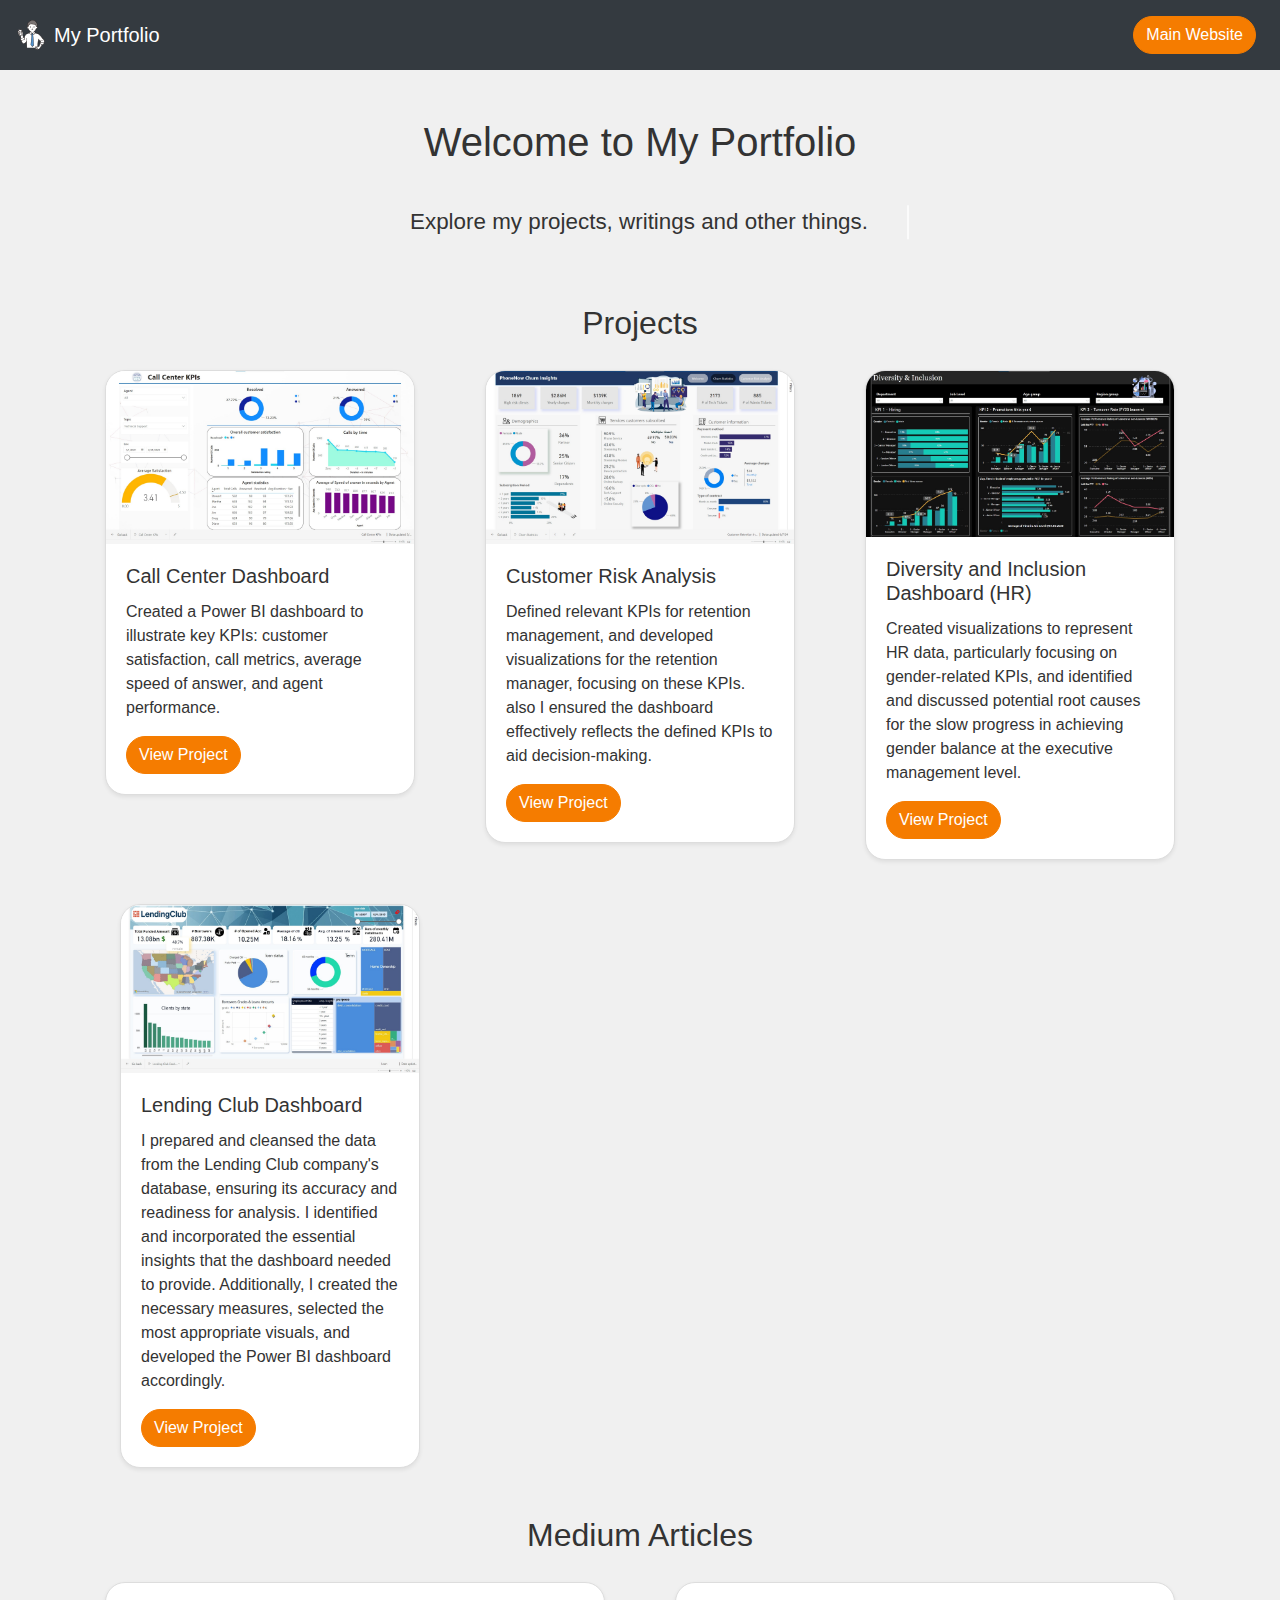
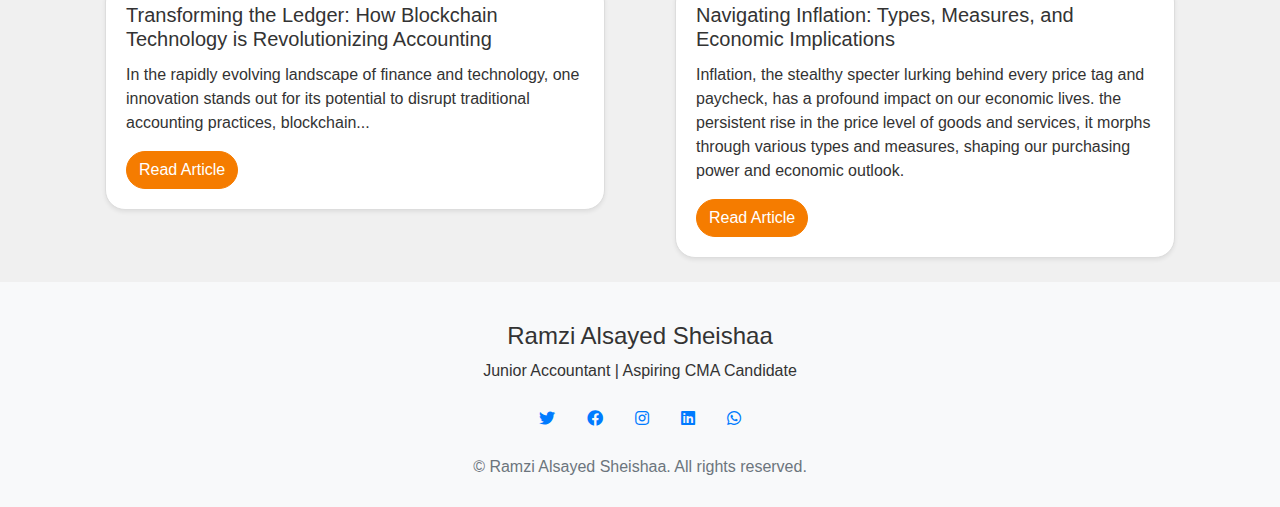
==== my-portfolio/index.html @ 36d2dbc4 "Update index.html" ====
<!DOCTYPE html>
<html lang="en">
<head>
    <meta charset="UTF-8">
    <meta name="viewport" content="width=device-width, initial-scale=1.0">
    <title>My Portfolio</title>
    <link rel="stylesheet" href="https://stackpath.bootstrapcdn.com/bootstrap/4.5.2/css/bootstrap.min.css">
    <link rel="stylesheet" href="https://cdnjs.cloudflare.com/ajax/libs/font-awesome/5.15.4/css/all.min.css">
    <link rel="stylesheet" href="https://cdnjs.cloudflare.com/ajax/libs/animate.css/4.1.1/animate.min.css">
    <link rel="stylesheet" href="css/styles.css">
    <link rel="icon" type="image/svg+xml" href="person.svg">
</head>
<body>
    <nav class="navbar navbar-expand-lg navbar-dark bg-dark">
        <a class="navbar-brand" href="#">
            <img src="wel.svg" alt="Portfolio Icon" height="30" class="mr-2"> <!-- Adjust height as needed -->
            My Portfolio
        </a>
        <button class="navbar-toggler" type="button" data-toggle="collapse" data-target="#navbarNav" aria-controls="navbarNav" aria-expanded="false" aria-label="Toggle navigation">
            <span class="navbar-toggler-icon"></span>
        </button>
        <div class="collapse navbar-collapse justify-content-end" id="navbarNav">
            <ul class="navbar-nav">
                <li class="nav-item">
                    <a class="nav-link" href="https://ramzisheishaa.github.io">
                        <button class="btn btn-primary rounded-pill">Main Website</button>
                    </a>
                </li>
            </ul>
        </div>
    </nav>

    <div class="container mt-5">
        <header class="text-center animate__animated animate__fadeInDown">
            <h1>Welcome to My Portfolio</h1>
            <br></br> 
            <p class="line-1 anim-typewriter">Explore my projects, writings and other things.</p>
            
        </header>

        <section id="projects" class="mt-5 animate__animated animate__fadeInUp">
            <h2 class="text-center">Projects</h2>
            <div class="row">
                <!-- Project 1 -->
                <div class="col-md-4">
                    <div class="card mb-4 shadow-sm">
                        <img src="CallCenter.jpg" class="card-img-top" alt="Call Center Dashboard">
                        <div class="card-body">
                            <h5 class="card-title">Call Center Dashboard</h5>
                            <p class="card-text">Created a Power BI dashboard to illustrate key KPIs: customer satisfaction, call metrics, average speed of answer, and agent performance.</p>
                            <button class="btn btn-primary rounded-pill" data-toggle="modal" data-target="#project1Modal">View Project</button>
                        </div>
                    </div>
                </div>
                <!-- Project 2 -->
                <div class="col-md-4">
                    <div class="card mb-4 shadow-sm">
                        <img src="Churn.jpg" class="card-img-top" alt="Customer Risk Analysis">
                        <div class="card-body">
                            <h5 class="card-title">Customer Risk Analysis</h5>
                            <p class="card-text">Defined relevant KPIs for retention management, and developed visualizations for the retention manager, focusing on these KPIs. also I ensured the dashboard effectively reflects the defined KPIs to aid decision-making.</p>
                            <button class="btn btn-primary rounded-pill" data-toggle="modal" data-target="#project2Modal">View Project</button>
                        </div>
                    </div>
                </div>
                <!-- Project 3 -->
                <div class="col-md-4">
                    <div class="card mb-4 shadow-sm">
                        <img src="Diversity0.jpg" class="card-img-top" alt="Project 3">
                        <div class="card-body">
                            <h5 class="card-title">Diversity and Inclusion Dashboard (HR)</h5>
                            <p class="card-text">Created visualizations to represent HR data, particularly focusing on gender-related KPIs, and
                                identified and discussed potential root causes for the slow progress in achieving gender balance at the executive management level.</p>
                            <button class="btn btn-primary rounded-pill" data-toggle="modal" data-target="#project3Modal">View Project</button>
                        </div>
                    </div>
                </div>
            </div>

    <!-- Project 4 -->
                <div class="col-md-4">
                    <div class="card mb-4 shadow-sm">
                        <img src="screenshot.jpg" class="card-img-top" alt="Project 4">
                        <div class="card-body">
                            <h5 class="card-title">Lending Club Dashboard</h5>
                            <p class="card-text">I prepared and cleansed the data from the Lending Club company's database, ensuring its accuracy and readiness for analysis. I identified and incorporated the essential insights that the dashboard needed to provide.
                                Additionally, I created the necessary measures, selected the most appropriate visuals, and developed the Power BI dashboard accordingly.</p>
                            <button class="btn btn-primary rounded-pill" data-toggle="modal" data-target="#project4Modal">View Project</button>
                        </div>
                    </div>
                </div>
            </div>

            
        </section>
    </div>

    <!-- Project 1 Modal -->
    <div class="modal fade" id="project1Modal" tabindex="-1" aria-labelledby="project1ModalLabel" aria-hidden="true">
        <div class="modal-dialog modal-lg">
            <div class="modal-content">
                <div class="modal-header">
                    <h5 class="modal-title" id="project1ModalLabel">Call Center Dashboard</h5>
                    <button type="button" class="close" data-dismiss="modal" aria-label="Close">
                        <span aria-hidden="true">&times;</span>
                    </button>
                </div>
                <div class="modal-body">
                    <video controls class="w-100">
                        <source src="CallCenter.mp4" type="video/mp4">
                        Your browser does not support the video tag.
                    </video>
                    
                <!--<div class="mt-3">
                        <h5>Images</h5>
                        <img src="assets/projects/project1_image1.jpg" class="img-fluid mb-2" alt="Project 1 Image 1">
                        <img src="assets/projects/project1_image2.jpg" class="img-fluid" alt="Project 1 Image 2">
                    </div>
                    <div class="mt-3">
                        <h5>Files</h5>
                        <a href="assets/projects/project1_file.pdf" class="btn btn-secondary rounded-pill" download>Download File</a>
                    </div> -->
                </div>
                <div class="modal-footer">
                    <button type="button" class="btn btn-secondary rounded-pill" data-dismiss="modal">Close</button>
                </div>
            </div>
        </div>
    </div>

    <!-- Project 2 Modal -->
    <div class="modal fade" id="project2Modal" tabindex="-1" aria-labelledby="project2ModalLabel" aria-hidden="true">
        <div class="modal-dialog modal-lg">
            <div class="modal-content">
                <div class="modal-header">
                    <h5 class="modal-title" id="project2ModalLabel">Customer Risk Analysis</h5>
                    <button type="button" class="close" data-dismiss="modal" aria-label="Close">
                        <span aria-hidden="true">&times;</span>
                    </button>
                </div>
                <div class="modal-body">
                    <video controls class="w-100">
                        <source src="Retention.mp4" type="video/mp4">
                        Your browser does not support the video tag.
                    </video>
                </div>
                <div class="modal-footer">
                    <button type="button" class="btn btn-secondary rounded-pill" data-dismiss="modal">Close</button>
                </div>
            </div>
        </div>
    </div>

    <!-- Project 3 Modal -->
    <div class="modal fade" id="project3Modal" tabindex="-1" aria-labelledby="project3ModalLabel" aria-hidden="true">
        <div class="modal-dialog modal-lg">
            <div class="modal-content">
                <div class="modal-header">
                    <h5 class="modal-title" id="project3ModalLabel">Diversity and Inclusion Dashboard</h5>
                    <button type="button" class="close" data-dismiss="modal" aria-label="Close">
                        <span aria-hidden="true">&times;</span>
                    </button>
                </div>
                <div class="modal-body">
                    <video controls class="w-100">
                        <source src="Diversity.mp4" type="video/mp4">
                        Your browser does not support the video tag.
                    </video>
                </div>
                <div class="modal-footer">
                    <button type="button" class="btn btn-secondary rounded-pill" data-dismiss="modal">Close</button>
                </div>
            </div>
        </div>
    </div>


    <!-- Project 4 Modal -->
    <div class="modal fade" id="project3Modal" tabindex="-1" aria-labelledby="project4ModalLabel" aria-hidden="true">
        <div class="modal-dialog modal-lg">
            <div class="modal-content">
                <div class="modal-header">
                    <h5 class="modal-title" id="project3ModalLabel">Lending Club Dashboard</h5>
                    <button type="button" class="close" data-dismiss="modal" aria-label="Close">
                        <span aria-hidden="true">&times;</span>
                    </button>
                </div>
                <div class="modal-body">
                    <video controls class="w-100">
                        <source src="loan.mp4" type="video/mp4">
                        Your browser does not support the video tag.
                    </video>
                </div>
                <div class="modal-footer">
                    <button type="button" class="btn btn-secondary rounded-pill" data-dismiss="modal">Close</button>
                </div>
            </div>
        </div>
    </div>





    <section id="medium-articles" class="mt-5 animate__animated animate__fadeInUp">
        <div class="container">
            <h2 class="text-center">Medium Articles</h2>
            <div class="row">
                <!-- Article 1 -->
                <div class="col-md-6">
                    <div class="card mb-4 shadow-sm">
                        <div class="card-body">
                            <h5 class="card-title">Transforming the Ledger: How Blockchain Technology is Revolutionizing Accounting</h5>
                            <p class="card-text">In the rapidly evolving landscape of finance and technology, one innovation stands out for its potential to disrupt traditional accounting practices, blockchain...</p>
                            <a href="https://medium.com/@ramzi.sheishaa/transforming-the-ledger-how-blockchain-technology-is-revolutionizing-accounting-d007dcdee723" class="btn btn-primary rounded-pill">Read Article</a>
                        </div>
                    </div>
                </div>
                <!-- Article 2 -->
                <div class="col-md-6">
                    <div class="card mb-4 shadow-sm">
                        <div class="card-body">
                            <h5 class="card-title">Navigating Inflation: Types, Measures, and Economic Implications</h5>
                            <p class="card-text">Inflation, the stealthy specter lurking behind every price tag and paycheck, has a profound impact on our economic lives. the persistent rise in the price level of goods and services, it morphs through various types and measures, shaping our purchasing power and economic outlook.</p>
                            <a href="https://medium.com/@ramzi.sheishaa/navigating-inflation-types-measures-and-economic-implications-482e37ef2914" class="btn btn-primary rounded-pill">Read Article</a>
                        </div>
                    </div>
                </div>
                <!-- Add more articles as needed -->
            </div>
        </div>
    </section>
    
    

    <footer class="pt-4 pb-4 text-center bg-light">
        <div class="container">
          <div class="my-3">
            <div class="h4">Ramzi Alsayed Sheishaa</div>
            <p>Junior Accountant | Aspiring CMA Candidate</p>
            <div class="social-nav">
              <nav role="navigation">
                <ul class="nav justify-content-center">
                  <li class="nav-item"><a class="nav-link" href="https://twitter.com/ramzi_ix" title="Twitter" target="_blank"><i class="fab fa-twitter"></i><span class="menu-title sr-only">Twitter</span></a></li>
                  <li class="nav-item"><a class="nav-link" href="https://www.facebook.com/ramziofficial0" title="Facebook" target="_blank"><i class="fab fa-facebook"></i><span class="menu-title sr-only">Facebook</span></a></li>
                  <li class="nav-item"><a class="nav-link" href="https://instagram.com/ramzi_ix" title="Instagram" target="_blank"><i class="fab fa-instagram"></i><span class="menu-title sr-only">Instagram</span></a></li>
                  <li class="nav-item"><a class="nav-link" href="https://www.linkedin.com/in/ramzialsayed" title="LinkedIn" target="_blank"><i class="fab fa-linkedin"></i><span class="menu-title sr-only">LinkedIn</span></a></li>
                  <li class="nav-item"><a class="nav-link" href="https://wa.me/+201091461512" title="Whatsapp" target="_blank"><i class="fab fa-whatsapp"></i><span class="menu-title sr-only">Behance</span></a></li>
                </ul>
              </nav>
            </div>
          </div>
          <div class="text-small text-secondary">
            <div class="mb-1">&copy; Ramzi Alsayed Sheishaa. All rights reserved.</div>
        </div>
      </footer></div>

    <script src="https://code.jquery.com/jquery-3.5.1.slim.min.js"></script>
    <script src="https://cdn.jsdelivr.net/npm/@popperjs/core@2.5.4/dist/umd/popper.min.js"></script>
    <script src="https://stackpath.bootstrapcdn.com/bootstrap/4.5.2/js/bootstrap.min.js"></script>
</body>
</html>
---- my-portfolio/css/styles.css ----
/* styles.css */

body {
    background-color: #f0f0f0; /* Lighter background color */
    color: #333; /* Dark text color */
    font-family: 'Roboto', sans-serif; /* Modern font family */
    margin: 0;
    padding: 0;
}

.navbar-brand {
    display: flex;
    align-items: center; /* Center vertically */
}

.navbar-brand img {
    margin-right: 10px; /* Adjust margin between icon and text */
}

.navbar-toggler {
    border: none; /* Remove border from toggler button */
}

.navbar-nav .nav-item {
    margin-left: 10px; /* Adjust margin between nav items */
}

.btn-primary {
    background-color: #f57c00; /* Orange button color */
    border-color: #f57c00;
    border-radius: 50px;
    transition: background-color 0.3s ease-in-out;
    color: #fff; /* Button text color */
}

.btn-primary:hover {
    background-color: #e65100; /* Darker shade of orange on hover */
    border-color: #e65100;
}

.btn-secondary {
    background-color: #4caf50; /* Green secondary button color */
    border-color: #4caf50;
    border-radius: 50px;
    transition: background-color 0.3s ease-in-out;
    color: #fff; /* Button text color */
}

.btn-secondary:hover {
    background-color: #388e3c; /* Darker shade of green on hover */
    border-color: #388e3c;
}

.card {
    background-color: #fff; /* White background for cards */
    border: 1px solid #ddd; /* Light gray border */
    border-radius: 20px; /* Rounded corners for cards */
    transition: transform 0.3s ease-in-out;
    overflow: hidden; /* Ensure content doesn't overflow rounded corners */
    margin: 20px; /* Margin around cards */
    box-shadow: 0 4px 8px rgba(0, 0, 0, 0.1); /* Optional: Add box shadow for depth */
}

.card:hover {
    transform: scale(1.05);
}

.card-title {
    color: #333; /* Dark title color */
}

.modal-content {
    background-color: #fff; /* White modal background */
}

.modal-header {
    background-color: #00bcd4; /* Blue modal header background */
    color: #fff; /* Modal header text color */
}

.modal-body img {
    border: 2px solid #00bcd4; /* Blue border for images */
    margin-right: 10px;
    margin-bottom: 10px;
    border-radius: 5px;
}



/* Google Fonts */
        @import url(https://fonts.googleapis.com/css?family=Anonymous+Pro);

        .line-1 {
            position: relative;
            top: 50%;
            width: 24em;
            margin: 0 auto;
            border-right: 2px solid rgba(255,255,255,.75);
            font-size: 140%;
            text-align: center;
            white-space: nowrap;
            overflow: hidden;
            transform: translateY(-50%);
        }

        /* Animation */
        .anim-typewriter {
            animation: typewriter 4s steps(44) 1s 1 normal both,
                       blinkTextCursor 500ms steps(44) infinite normal;
        }

        @keyframes typewriter {
            from { width: 0; }
            to { width: 24em; }
        }

        @keyframes blinkTextCursor {
            from { border-right-color: rgba(255,255,255,.75); }
            to { border-right-color: transparent; }
        }

        /* Responsive adjustments */
        @media (max-width: 576px) {
            .line-1 {
                width: 100%;
                font-size: 100%;
                white-space: normal;
                border-right: none; /* Remove cursor effect on mobile */
            }

            .anim-typewriter {
                animation: none; /* Remove animation on mobile */
            }
        }
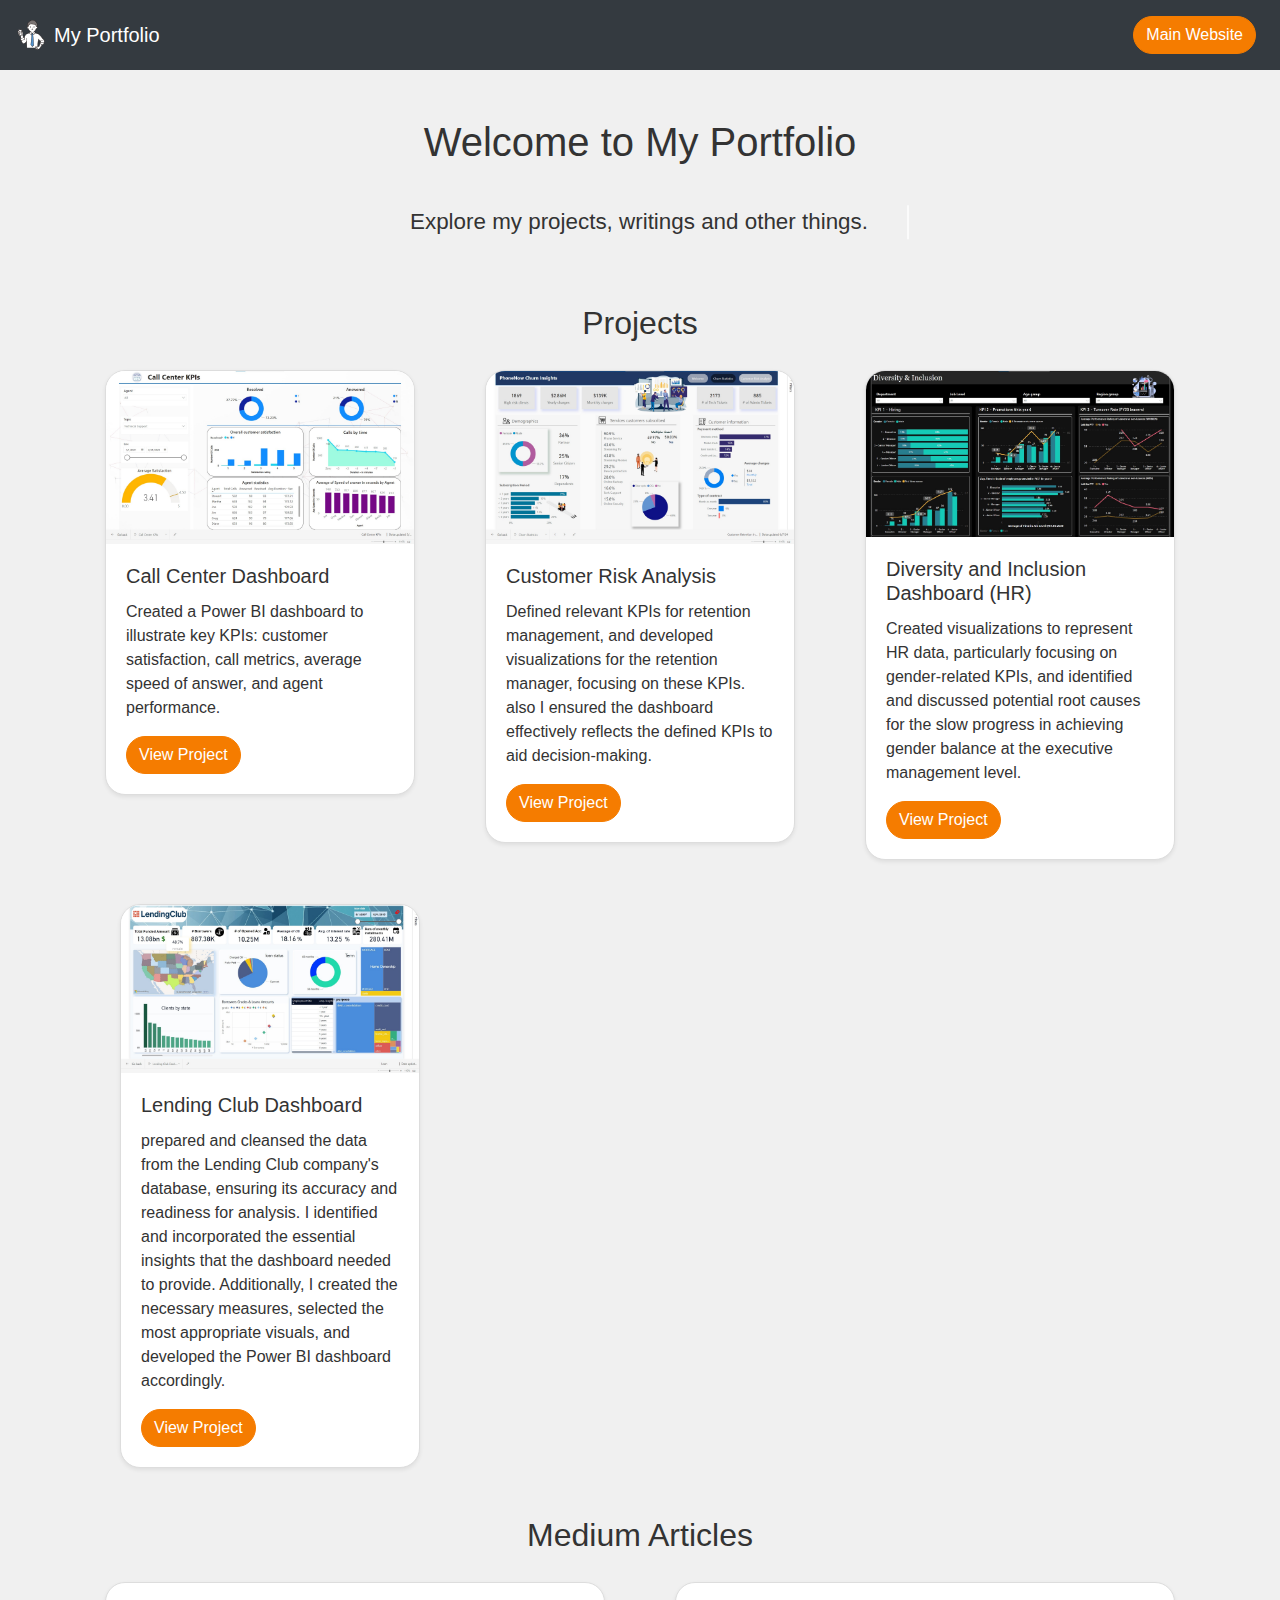
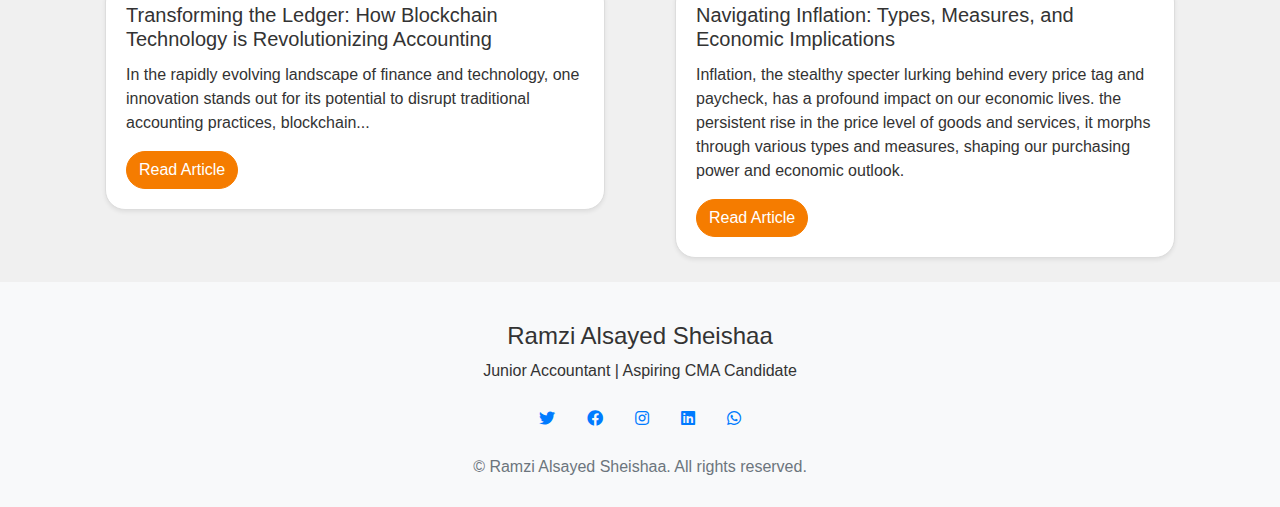
==== commit 8298059d: "Update index.html" ====
--- a/my-portfolio/index.html
+++ b/my-portfolio/index.html
@@ -83,7 +83,7 @@
                         <img src="screenshot.jpg" class="card-img-top" alt="Project 4">
                         <div class="card-body">
                             <h5 class="card-title">Lending Club Dashboard</h5>
-                            <p class="card-text">I prepared and cleansed the data from the Lending Club company's database, ensuring its accuracy and readiness for analysis. I identified and incorporated the essential insights that the dashboard needed to provide.
+                            <p class="card-text">prepared and cleansed the data from the Lending Club company's database, ensuring its accuracy and readiness for analysis. I identified and incorporated the essential insights that the dashboard needed to provide.
                                 Additionally, I created the necessary measures, selected the most appropriate visuals, and developed the Power BI dashboard accordingly.</p>
                             <button class="btn btn-primary rounded-pill" data-toggle="modal" data-target="#project4Modal">View Project</button>
                         </div>
@@ -176,7 +176,7 @@
 
 
     <!-- Project 4 Modal -->
-    <div class="modal fade" id="project3Modal" tabindex="-1" aria-labelledby="project4ModalLabel" aria-hidden="true">
+    <div class="modal fade" id="project4Modal" tabindex="-1" aria-labelledby="project4ModalLabel" aria-hidden="true">
         <div class="modal-dialog modal-lg">
             <div class="modal-content">
                 <div class="modal-header">
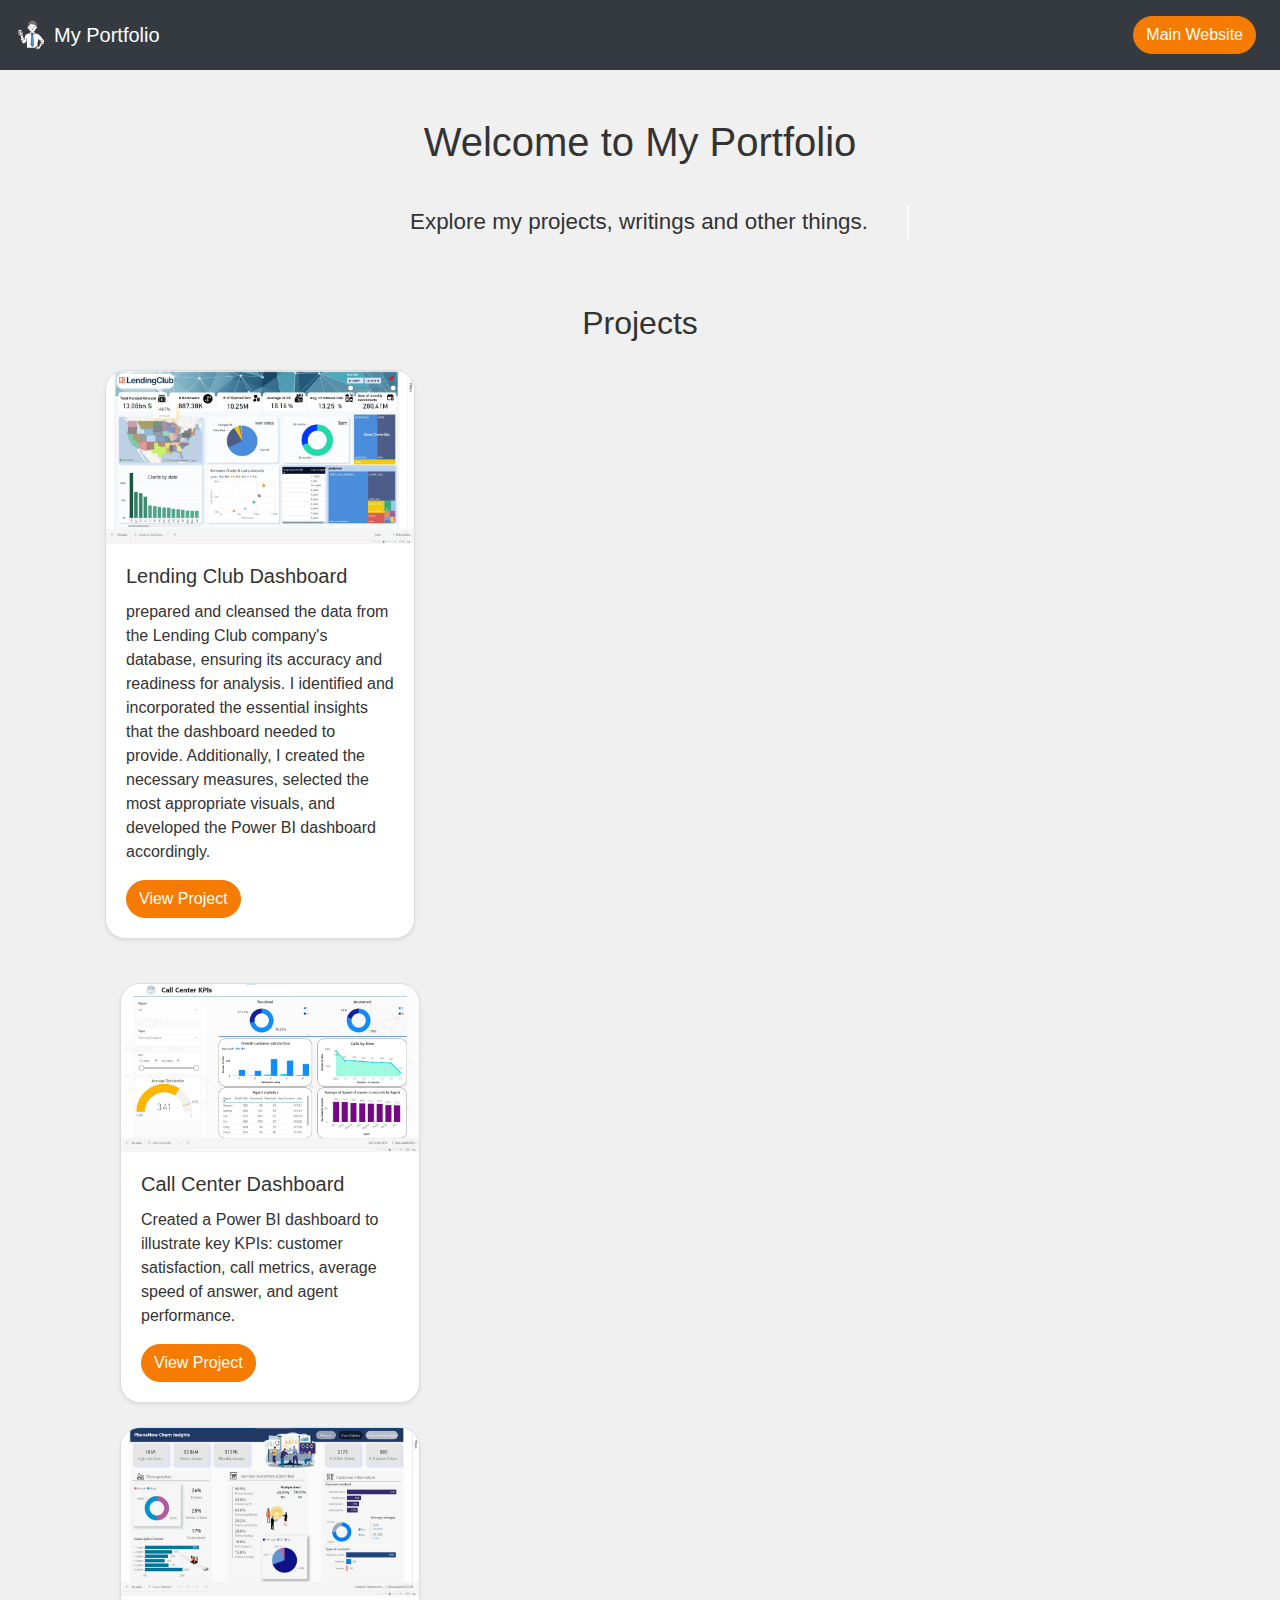
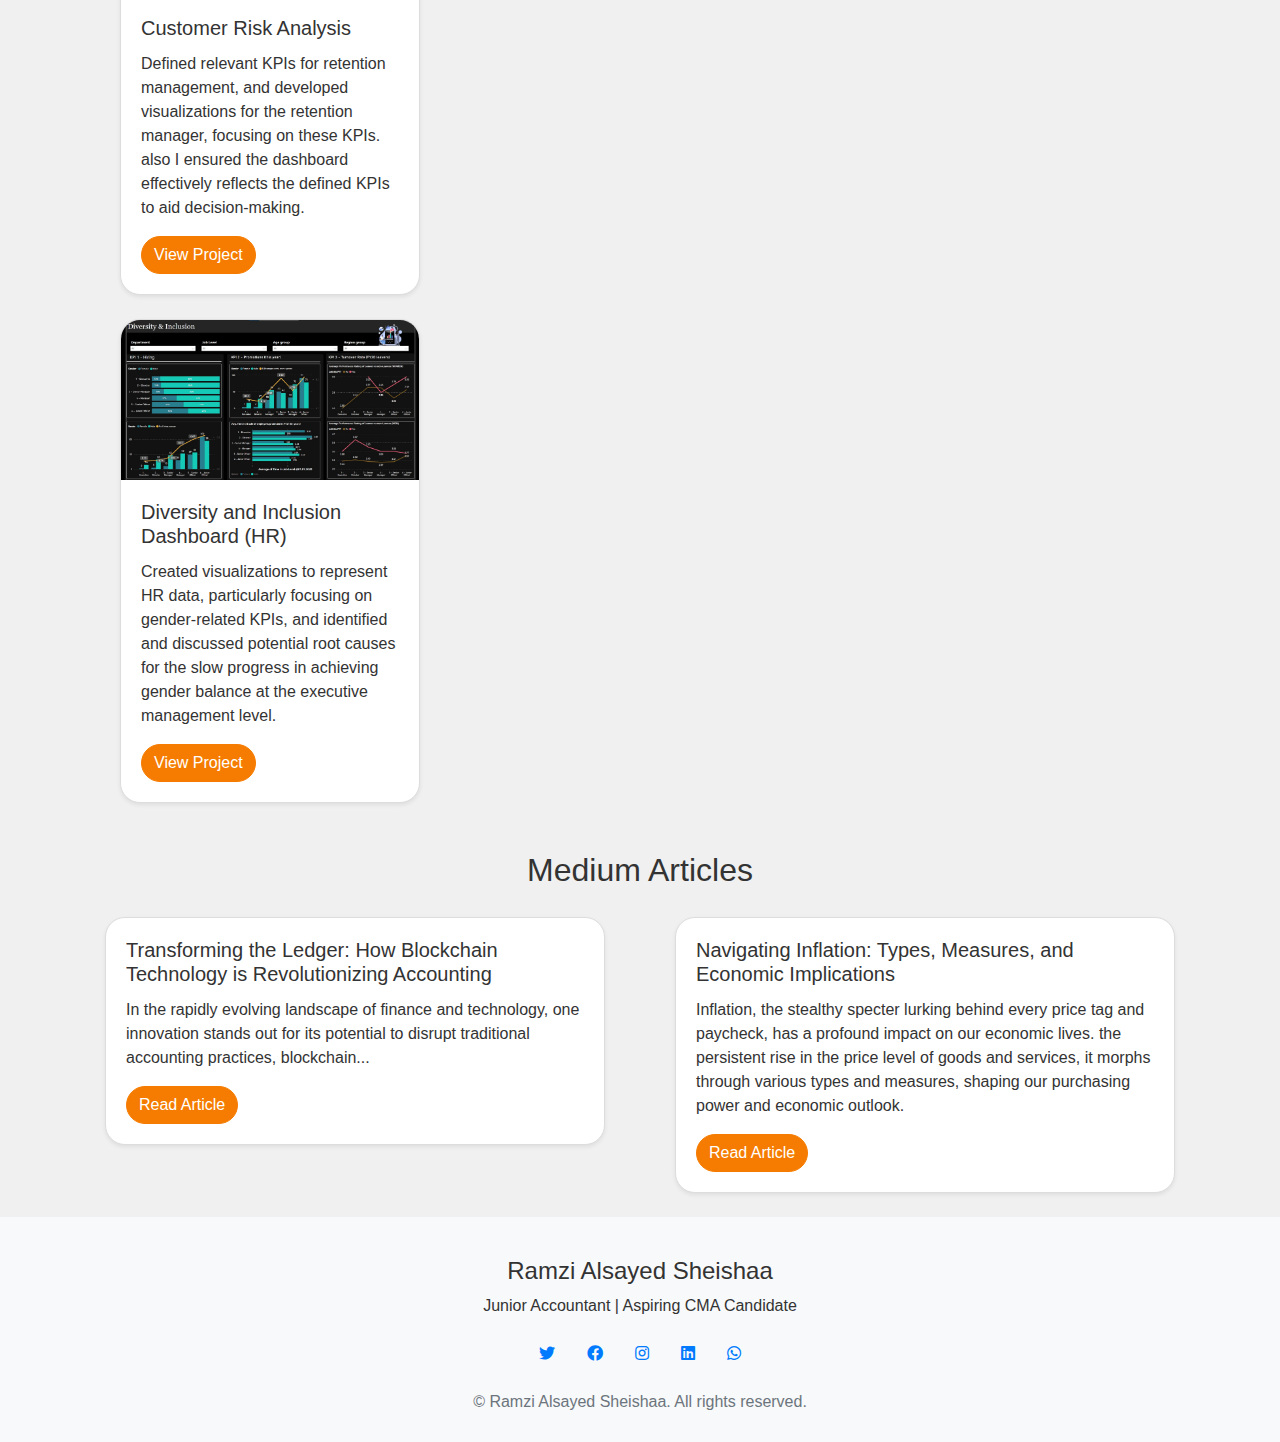
==== commit f26167be: "Update index.html" ====
--- a/my-portfolio/index.html
+++ b/my-portfolio/index.html
@@ -41,6 +41,21 @@
         <section id="projects" class="mt-5 animate__animated animate__fadeInUp">
             <h2 class="text-center">Projects</h2>
             <div class="row">
+
+    <!-- Project 4 -->
+                <div class="col-md-4">
+                    <div class="card mb-4 shadow-sm">
+                        <img src="screenshot.jpg" class="card-img-top" alt="Project 4">
+                        <div class="card-body">
+                            <h5 class="card-title">Lending Club Dashboard</h5>
+                            <p class="card-text">prepared and cleansed the data from the Lending Club company's database, ensuring its accuracy and readiness for analysis. I identified and incorporated the essential insights that the dashboard needed to provide.
+                                Additionally, I created the necessary measures, selected the most appropriate visuals, and developed the Power BI dashboard accordingly.</p>
+                            <button class="btn btn-primary rounded-pill" data-toggle="modal" data-target="#project4Modal">View Project</button>
+                        </div>
+                    </div>
+                </div>
+            </div>
+                
                 <!-- Project 1 -->
                 <div class="col-md-4">
                     <div class="card mb-4 shadow-sm">
@@ -72,20 +87,6 @@
                             <p class="card-text">Created visualizations to represent HR data, particularly focusing on gender-related KPIs, and
                                 identified and discussed potential root causes for the slow progress in achieving gender balance at the executive management level.</p>
                             <button class="btn btn-primary rounded-pill" data-toggle="modal" data-target="#project3Modal">View Project</button>
-                        </div>
-                    </div>
-                </div>
-            </div>
-
-    <!-- Project 4 -->
-                <div class="col-md-4">
-                    <div class="card mb-4 shadow-sm">
-                        <img src="screenshot.jpg" class="card-img-top" alt="Project 4">
-                        <div class="card-body">
-                            <h5 class="card-title">Lending Club Dashboard</h5>
-                            <p class="card-text">prepared and cleansed the data from the Lending Club company's database, ensuring its accuracy and readiness for analysis. I identified and incorporated the essential insights that the dashboard needed to provide.
-                                Additionally, I created the necessary measures, selected the most appropriate visuals, and developed the Power BI dashboard accordingly.</p>
-                            <button class="btn btn-primary rounded-pill" data-toggle="modal" data-target="#project4Modal">View Project</button>
                         </div>
                     </div>
                 </div>
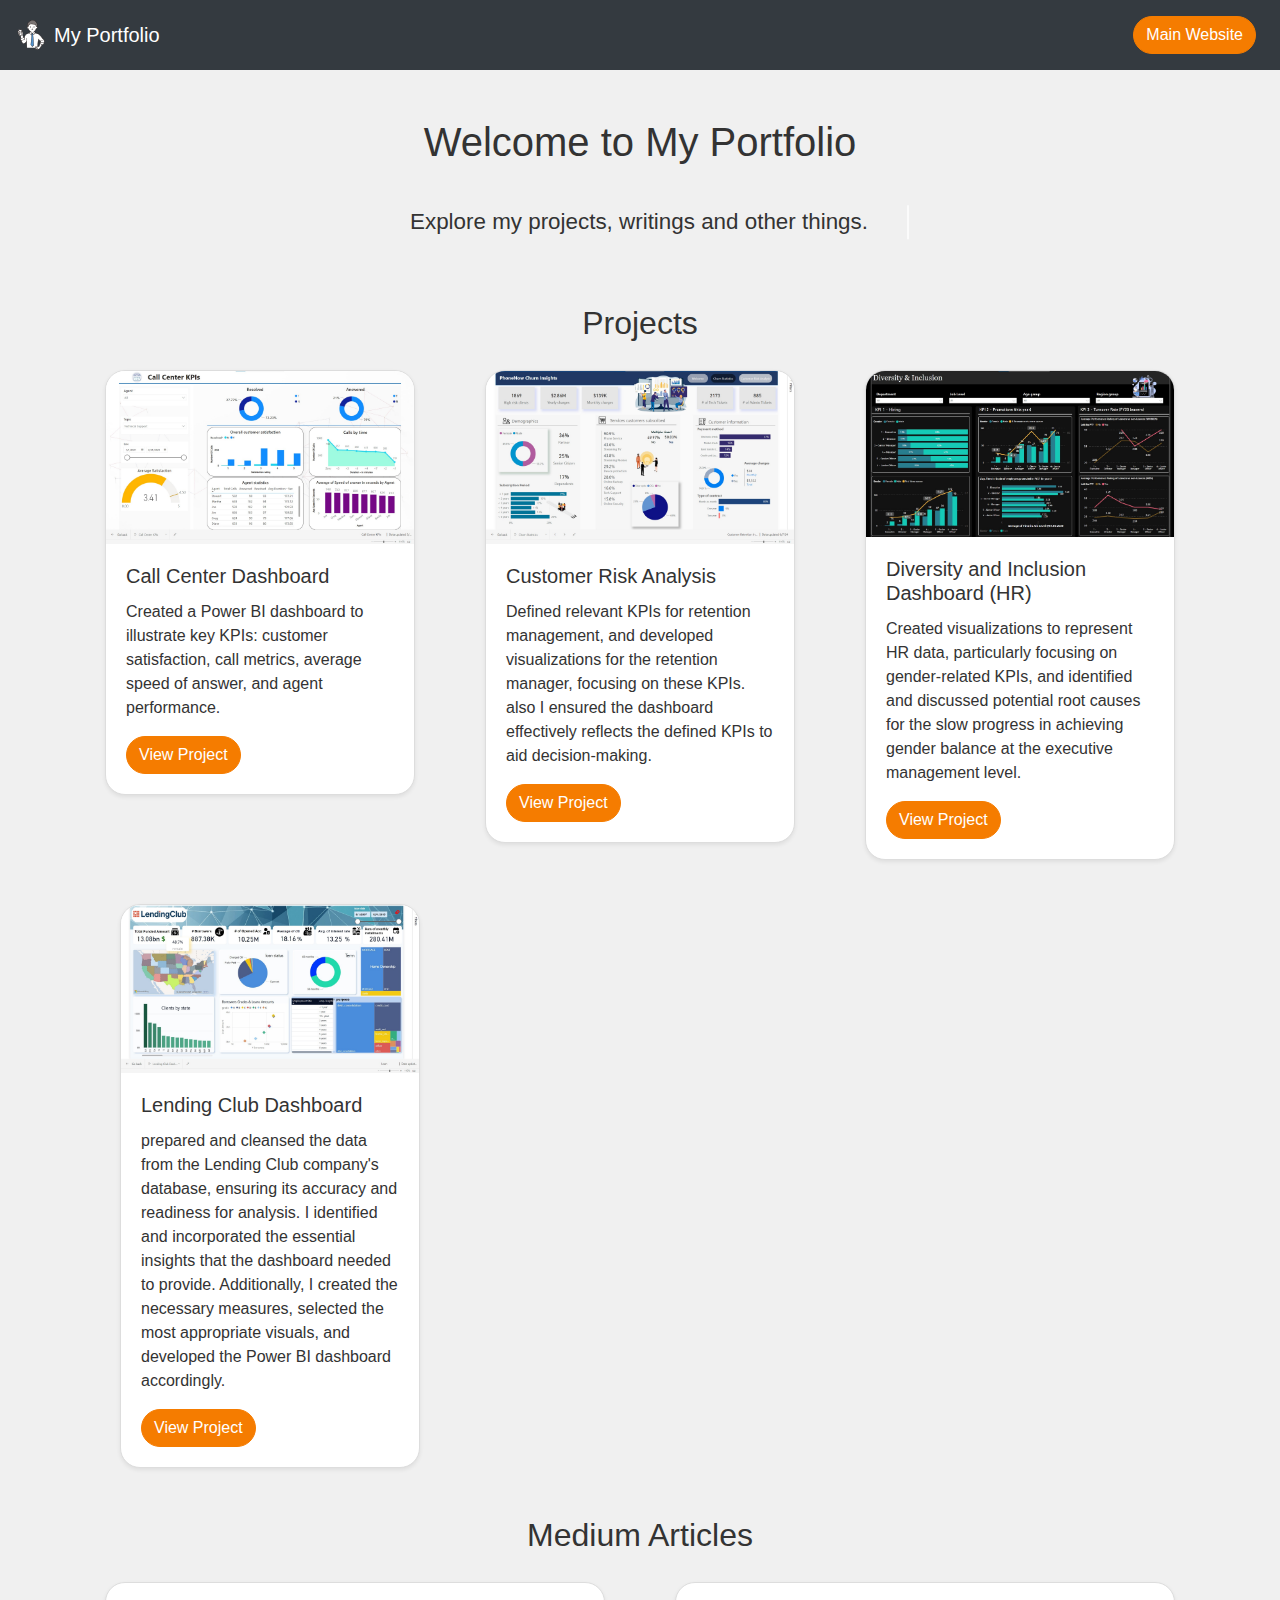
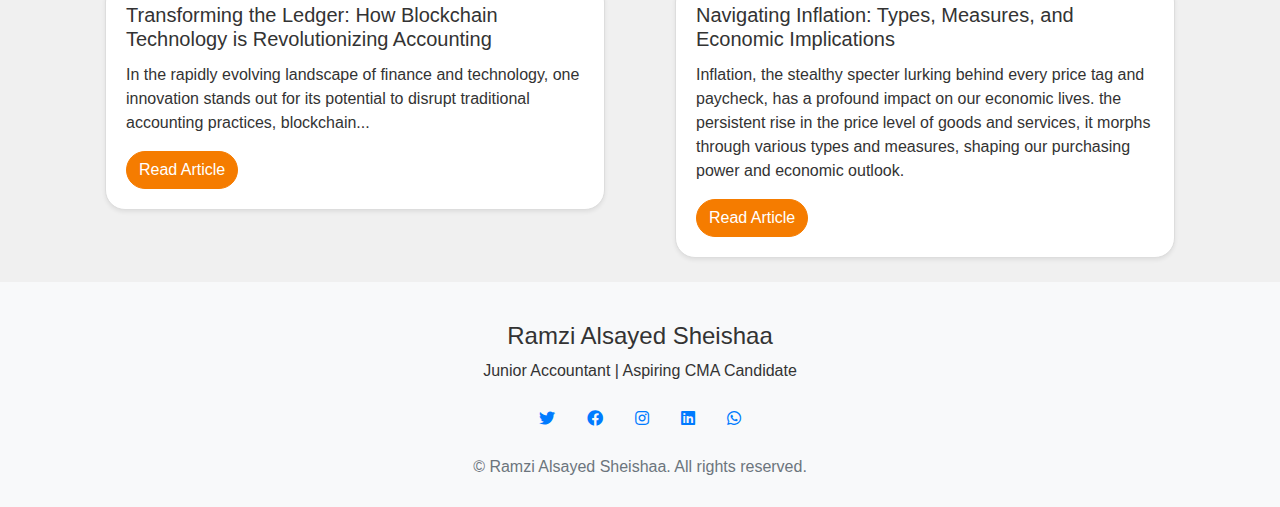
==== commit d685a2aa: "Update index.html" ====
--- a/my-portfolio/index.html
+++ b/my-portfolio/index.html
@@ -41,6 +41,42 @@
         <section id="projects" class="mt-5 animate__animated animate__fadeInUp">
             <h2 class="text-center">Projects</h2>
             <div class="row">
+                
+                <!-- Project 1 -->
+                <div class="col-md-4">
+                    <div class="card mb-4 shadow-sm">
+                        <img src="CallCenter.jpg" class="card-img-top" alt="Call Center Dashboard">
+                        <div class="card-body">
+                            <h5 class="card-title">Call Center Dashboard</h5>
+                            <p class="card-text">Created a Power BI dashboard to illustrate key KPIs: customer satisfaction, call metrics, average speed of answer, and agent performance.</p>
+                            <button class="btn btn-primary rounded-pill" data-toggle="modal" data-target="#project1Modal">View Project</button>
+                        </div>
+                    </div>
+                </div>
+                <!-- Project 2 -->
+                <div class="col-md-4">
+                    <div class="card mb-4 shadow-sm">
+                        <img src="Churn.jpg" class="card-img-top" alt="Customer Risk Analysis">
+                        <div class="card-body">
+                            <h5 class="card-title">Customer Risk Analysis</h5>
+                            <p class="card-text">Defined relevant KPIs for retention management, and developed visualizations for the retention manager, focusing on these KPIs. also I ensured the dashboard effectively reflects the defined KPIs to aid decision-making.</p>
+                            <button class="btn btn-primary rounded-pill" data-toggle="modal" data-target="#project2Modal">View Project</button>
+                        </div>
+                    </div>
+                </div>
+                <!-- Project 3 -->
+                <div class="col-md-4">
+                    <div class="card mb-4 shadow-sm">
+                        <img src="Diversity0.jpg" class="card-img-top" alt="Project 3">
+                        <div class="card-body">
+                            <h5 class="card-title">Diversity and Inclusion Dashboard (HR)</h5>
+                            <p class="card-text">Created visualizations to represent HR data, particularly focusing on gender-related KPIs, and
+                                identified and discussed potential root causes for the slow progress in achieving gender balance at the executive management level.</p>
+                            <button class="btn btn-primary rounded-pill" data-toggle="modal" data-target="#project3Modal">View Project</button>
+                        </div>
+                    </div>
+                </div>
+            </div>
 
     <!-- Project 4 -->
                 <div class="col-md-4">
@@ -51,42 +87,6 @@
                             <p class="card-text">prepared and cleansed the data from the Lending Club company's database, ensuring its accuracy and readiness for analysis. I identified and incorporated the essential insights that the dashboard needed to provide.
                                 Additionally, I created the necessary measures, selected the most appropriate visuals, and developed the Power BI dashboard accordingly.</p>
                             <button class="btn btn-primary rounded-pill" data-toggle="modal" data-target="#project4Modal">View Project</button>
-                        </div>
-                    </div>
-                </div>
-            </div>
-                
-                <!-- Project 1 -->
-                <div class="col-md-4">
-                    <div class="card mb-4 shadow-sm">
-                        <img src="CallCenter.jpg" class="card-img-top" alt="Call Center Dashboard">
-                        <div class="card-body">
-                            <h5 class="card-title">Call Center Dashboard</h5>
-                            <p class="card-text">Created a Power BI dashboard to illustrate key KPIs: customer satisfaction, call metrics, average speed of answer, and agent performance.</p>
-                            <button class="btn btn-primary rounded-pill" data-toggle="modal" data-target="#project1Modal">View Project</button>
-                        </div>
-                    </div>
-                </div>
-                <!-- Project 2 -->
-                <div class="col-md-4">
-                    <div class="card mb-4 shadow-sm">
-                        <img src="Churn.jpg" class="card-img-top" alt="Customer Risk Analysis">
-                        <div class="card-body">
-                            <h5 class="card-title">Customer Risk Analysis</h5>
-                            <p class="card-text">Defined relevant KPIs for retention management, and developed visualizations for the retention manager, focusing on these KPIs. also I ensured the dashboard effectively reflects the defined KPIs to aid decision-making.</p>
-                            <button class="btn btn-primary rounded-pill" data-toggle="modal" data-target="#project2Modal">View Project</button>
-                        </div>
-                    </div>
-                </div>
-                <!-- Project 3 -->
-                <div class="col-md-4">
-                    <div class="card mb-4 shadow-sm">
-                        <img src="Diversity0.jpg" class="card-img-top" alt="Project 3">
-                        <div class="card-body">
-                            <h5 class="card-title">Diversity and Inclusion Dashboard (HR)</h5>
-                            <p class="card-text">Created visualizations to represent HR data, particularly focusing on gender-related KPIs, and
-                                identified and discussed potential root causes for the slow progress in achieving gender balance at the executive management level.</p>
-                            <button class="btn btn-primary rounded-pill" data-toggle="modal" data-target="#project3Modal">View Project</button>
                         </div>
                     </div>
                 </div>
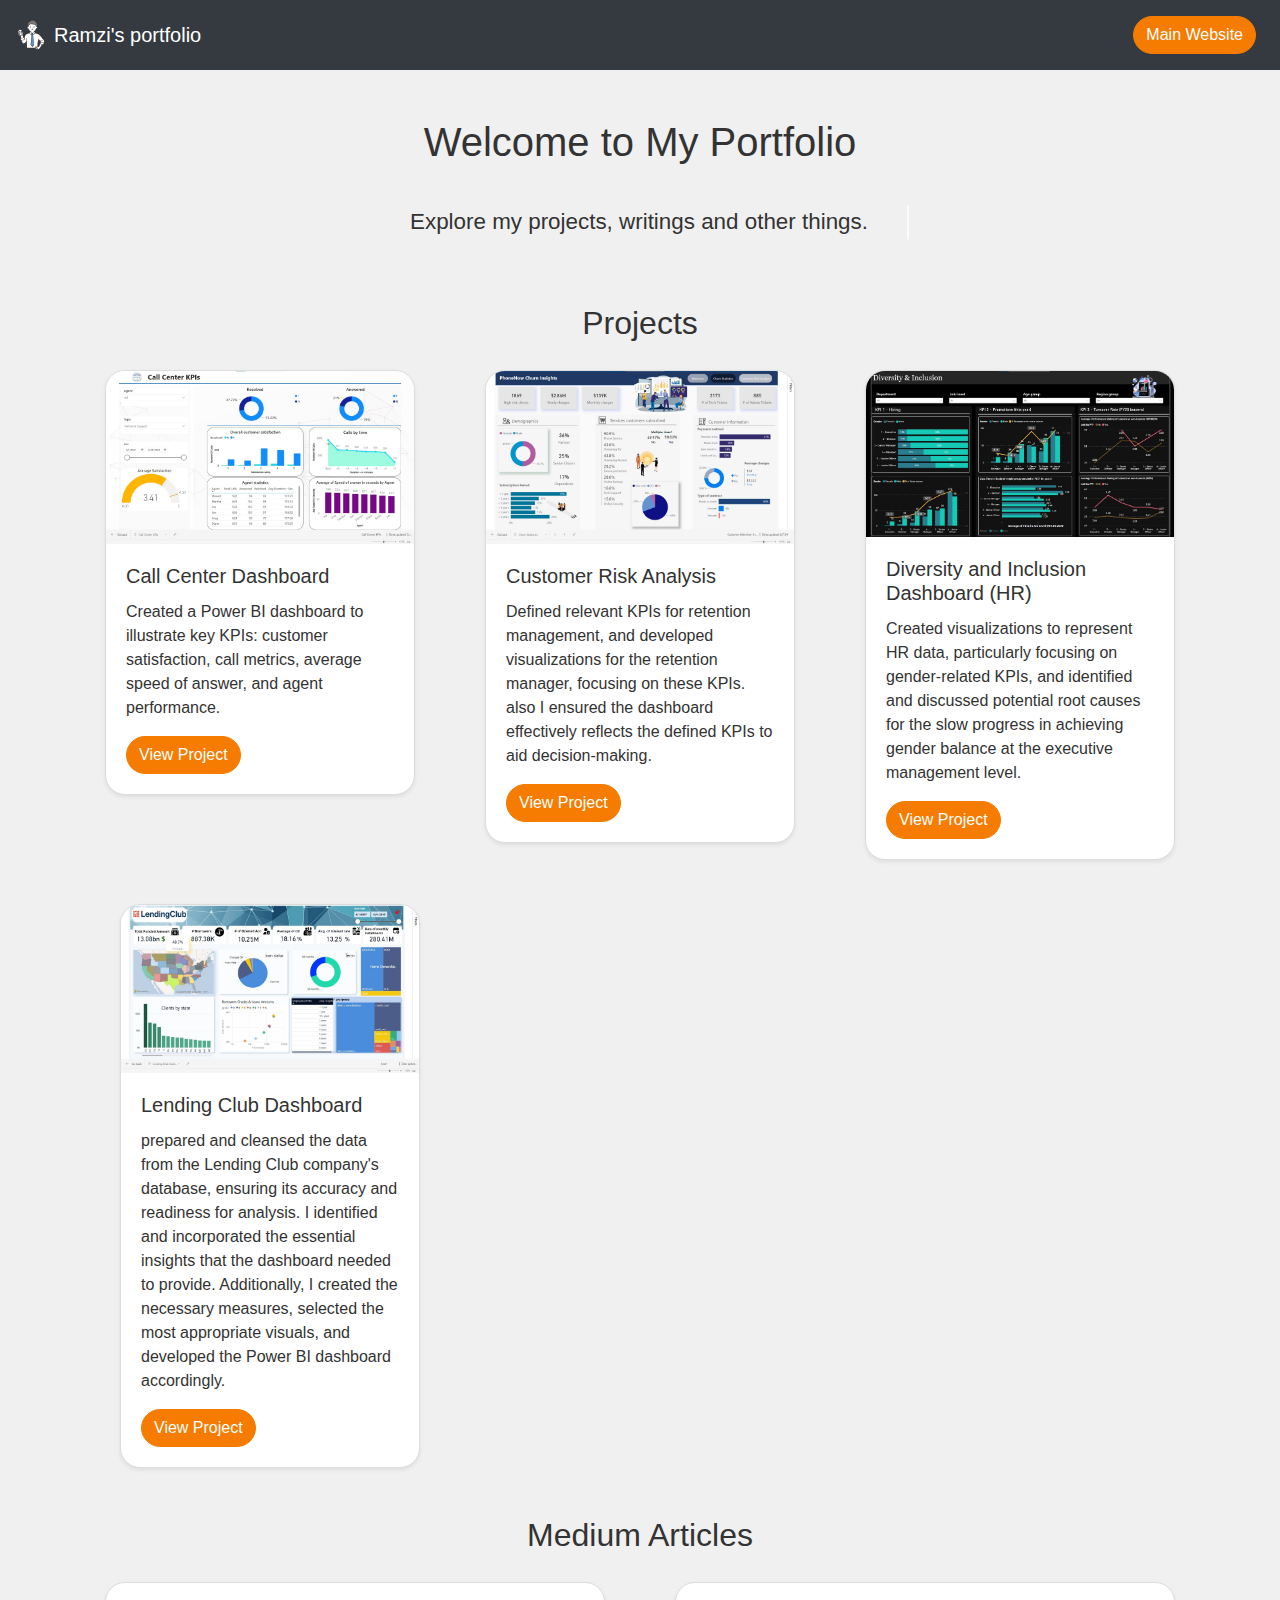
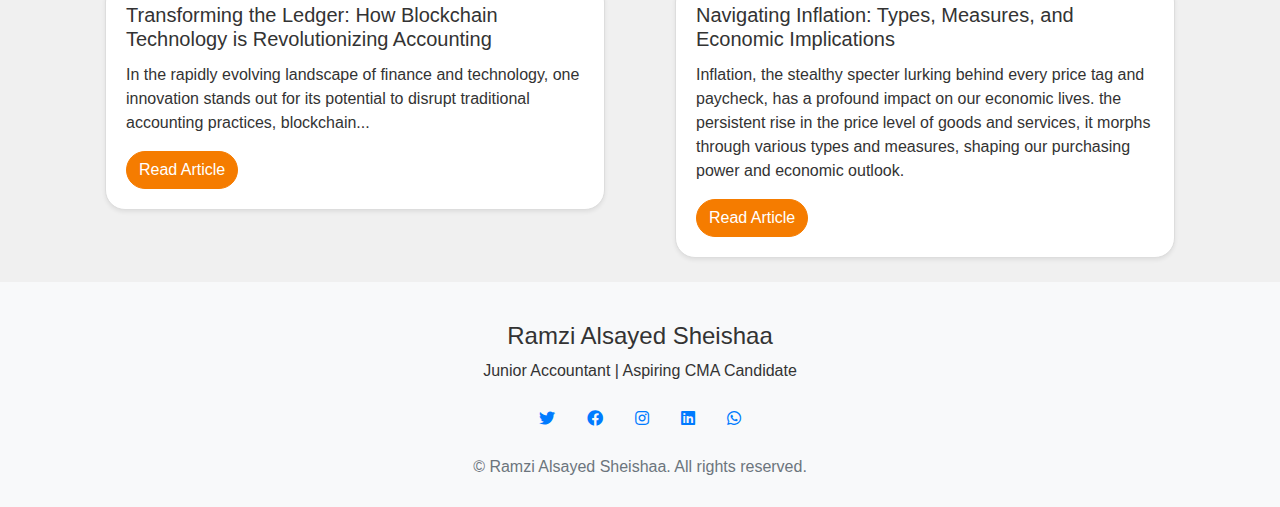
==== commit ded5f7fa: "Update index.html" ====
--- a/my-portfolio/index.html
+++ b/my-portfolio/index.html
@@ -14,7 +14,7 @@
     <nav class="navbar navbar-expand-lg navbar-dark bg-dark">
         <a class="navbar-brand" href="#">
             <img src="wel.svg" alt="Portfolio Icon" height="30" class="mr-2"> <!-- Adjust height as needed -->
-            My Portfolio
+            Ramzi's portfolio 
         </a>
         <button class="navbar-toggler" type="button" data-toggle="collapse" data-target="#navbarNav" aria-controls="navbarNav" aria-expanded="false" aria-label="Toggle navigation">
             <span class="navbar-toggler-icon"></span>
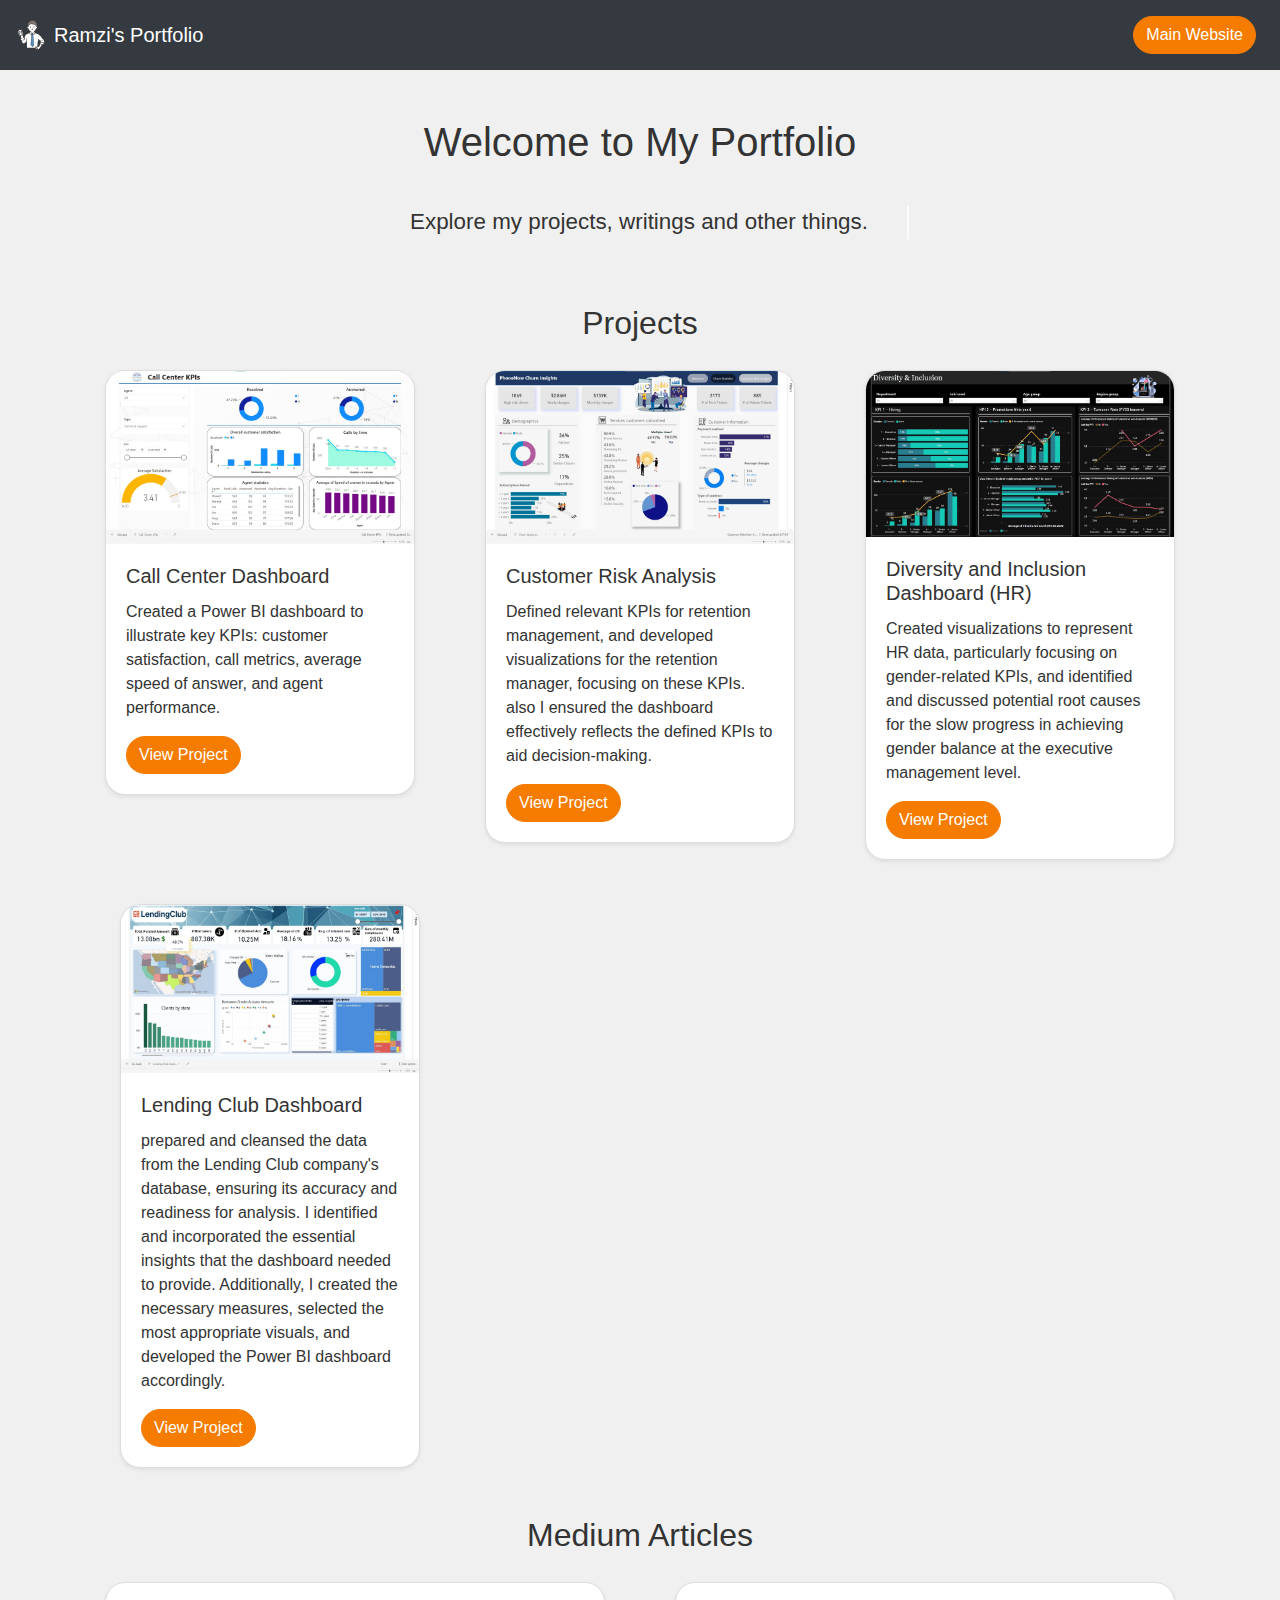
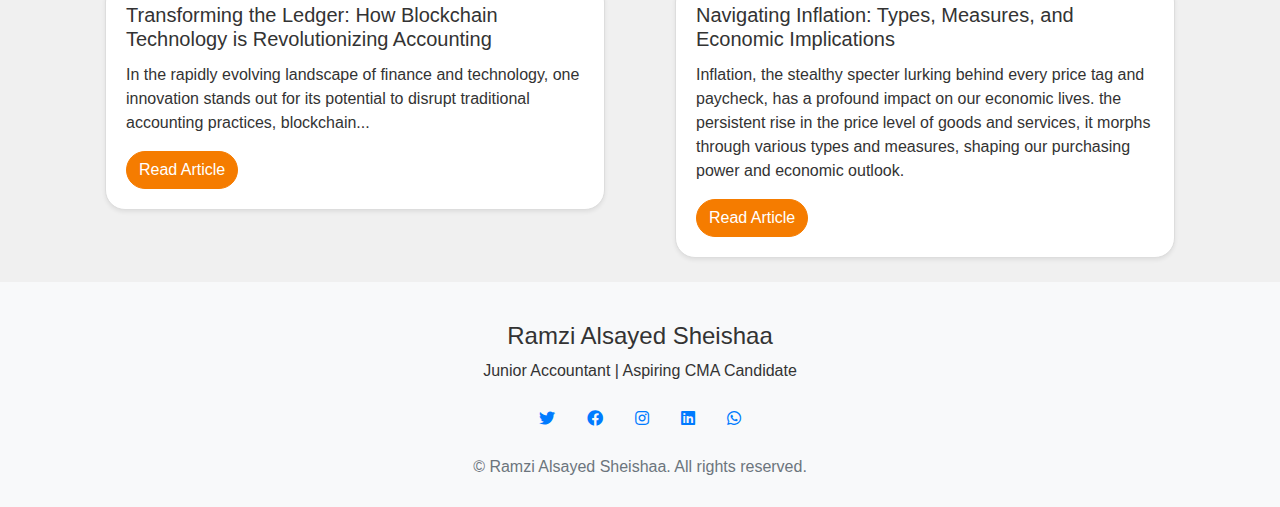
==== commit 30c5b4cd: "Update index.html" ====
--- a/my-portfolio/index.html
+++ b/my-portfolio/index.html
@@ -14,7 +14,7 @@
     <nav class="navbar navbar-expand-lg navbar-dark bg-dark">
         <a class="navbar-brand" href="#">
             <img src="wel.svg" alt="Portfolio Icon" height="30" class="mr-2"> <!-- Adjust height as needed -->
-            Ramzi's portfolio 
+            Ramzi's Portfolio 
         </a>
         <button class="navbar-toggler" type="button" data-toggle="collapse" data-target="#navbarNav" aria-controls="navbarNav" aria-expanded="false" aria-label="Toggle navigation">
             <span class="navbar-toggler-icon"></span>
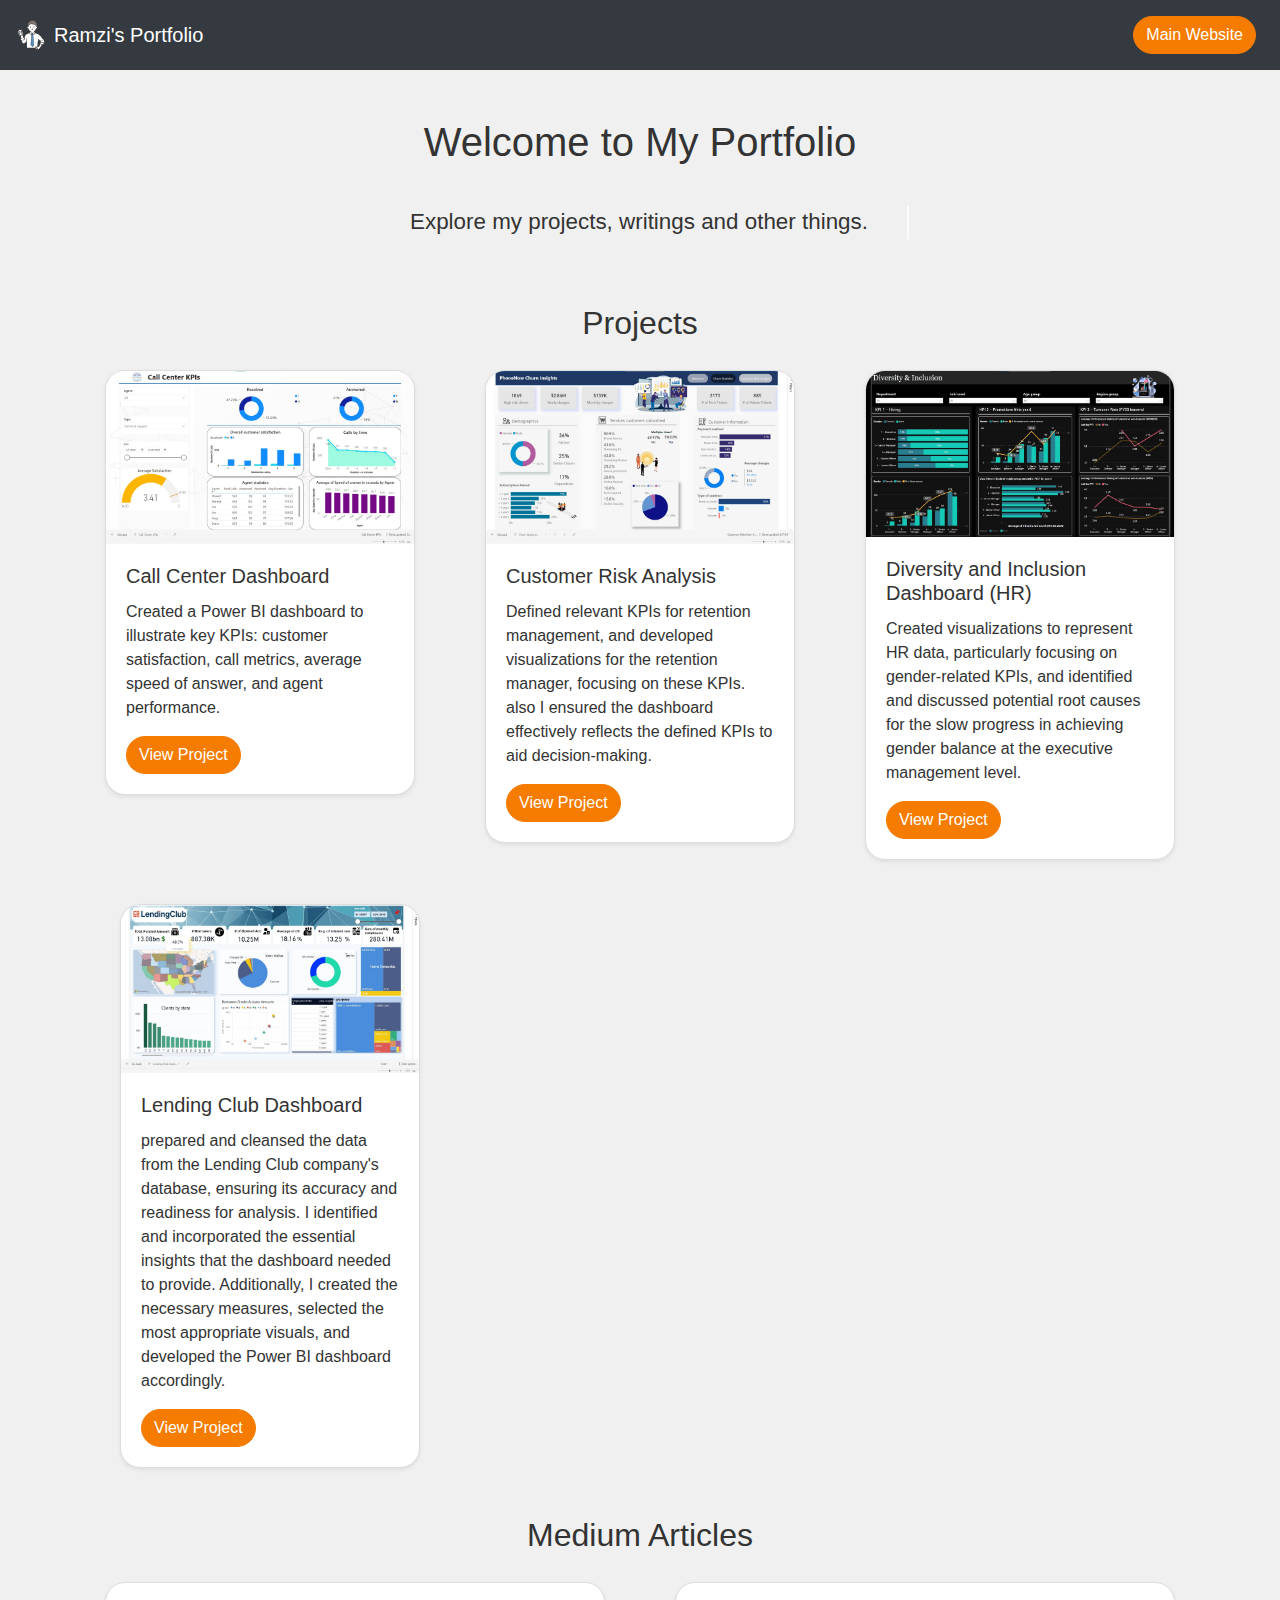
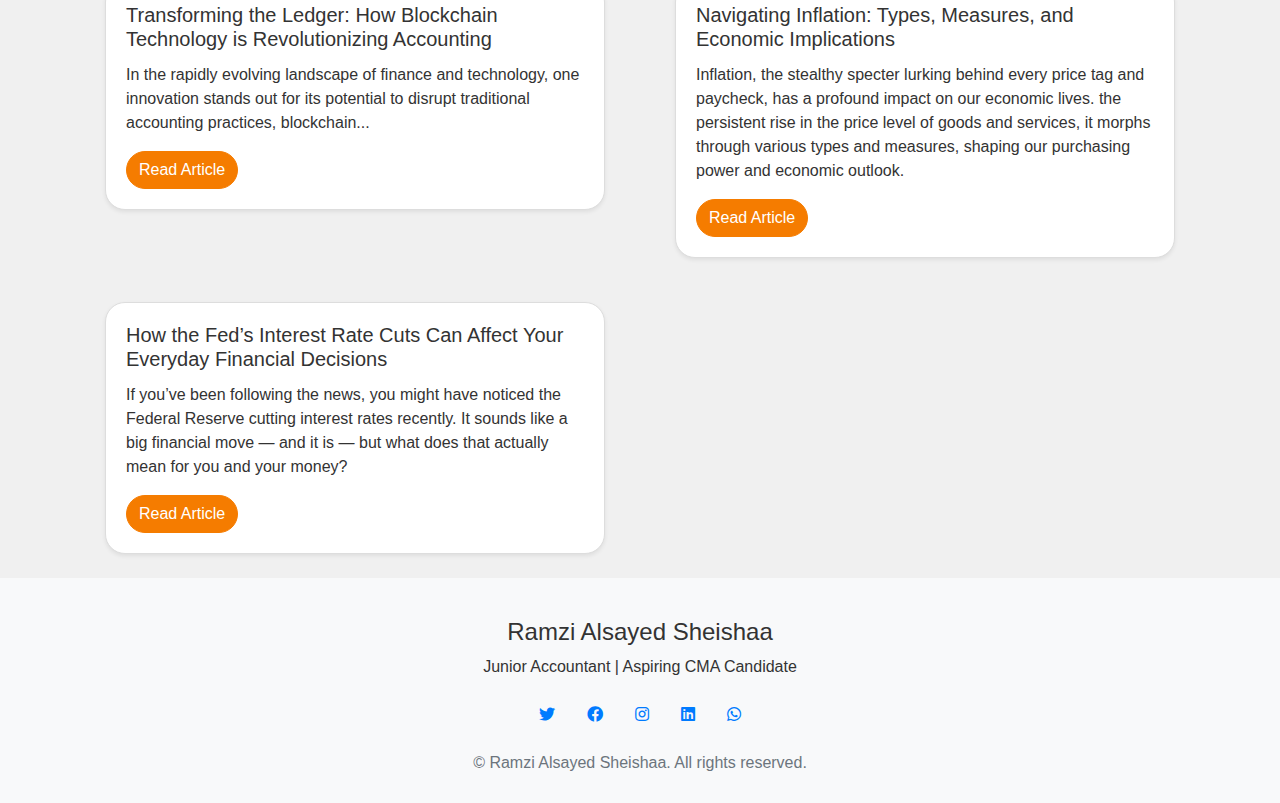
==== commit fa0132dd: "Update index.html" ====
--- a/my-portfolio/index.html
+++ b/my-portfolio/index.html
@@ -227,6 +227,16 @@
                         </div>
                     </div>
                 </div>
+                 <!-- Article 3 -->
+                <div class="col-md-6">
+                    <div class="card mb-4 shadow-sm">
+                        <div class="card-body">
+                            <h5 class="card-title">How the Fed’s Interest Rate Cuts Can Affect Your Everyday Financial Decisions</h5>
+                            <p class="card-text">If you’ve been following the news, you might have noticed the Federal Reserve cutting interest rates recently. It sounds like a big financial move — and it is — but what does that actually mean for you and your money?</p>
+                            <a href="https://medium.com/@ramzi.sheishaa/how-the-feds-interest-rate-cuts-can-affect-your-everyday-financial-decisions-1f2355ef6dc0" class="btn btn-primary rounded-pill">Read Article</a>
+                        </div>
+                    </div>
+                </div>
                 <!-- Add more articles as needed -->
             </div>
         </div>
